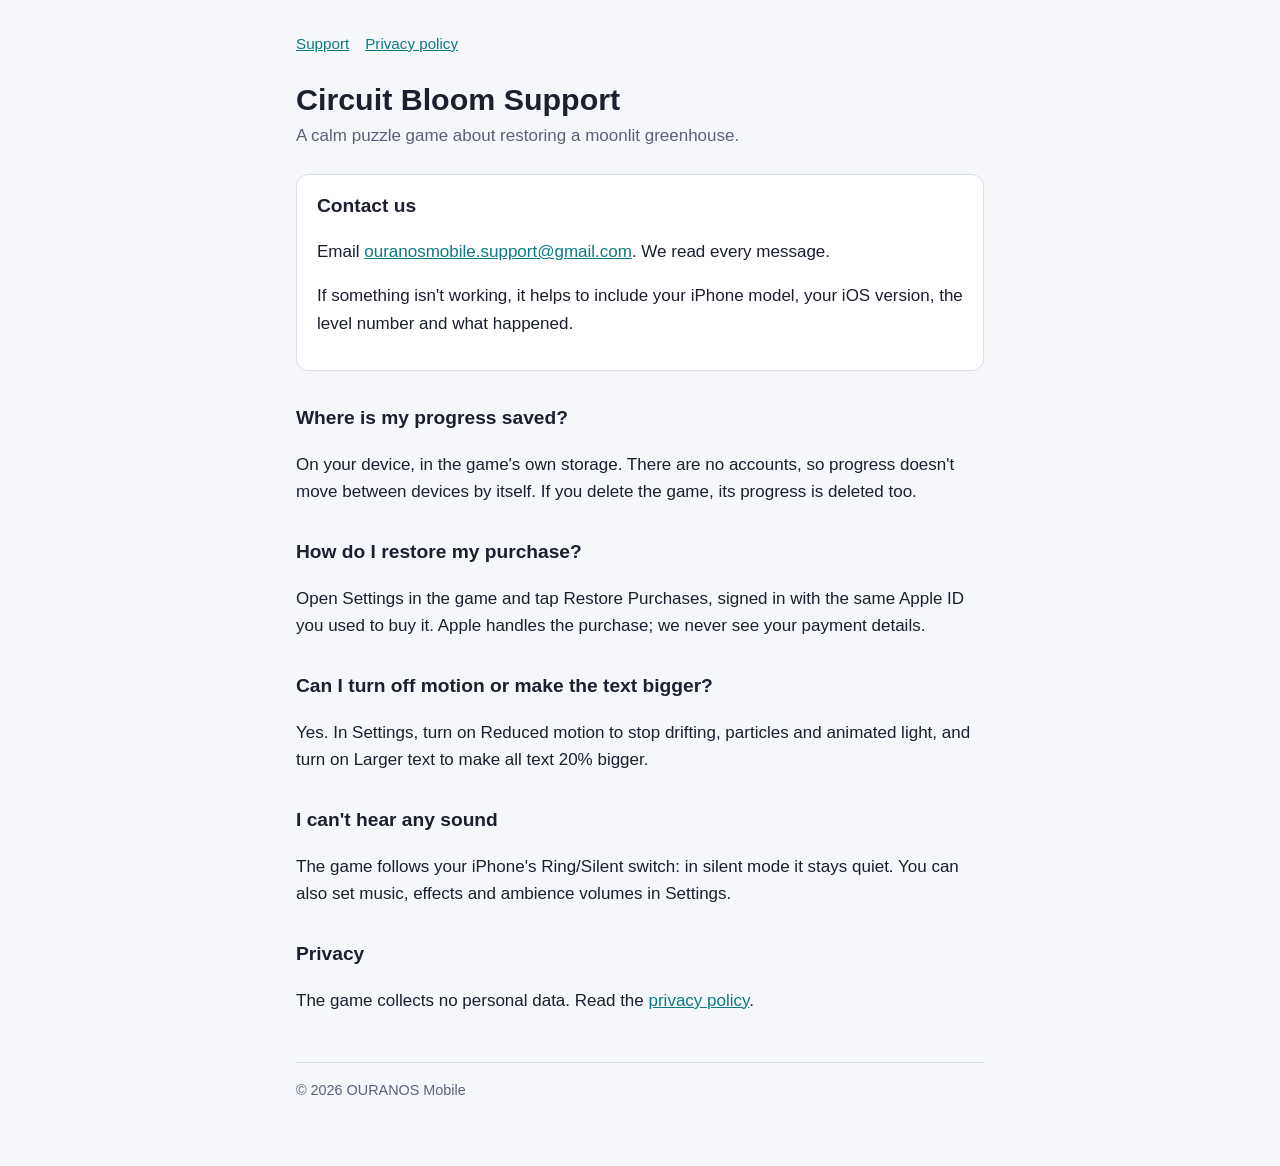
==== support.html @ 21e62504 "Circuit Bloom support and privacy pages" ====
<!doctype html>
<html lang="en">
<head>
<meta charset="utf-8">
<meta name="viewport" content="width=device-width, initial-scale=1">
<title>Circuit Bloom Support</title>
<link rel="stylesheet" href="style.css">
</head>
<body>
<main>
<nav><a href="support.html">Support</a><a href="privacy.html">Privacy policy</a></nav>
<h1>Circuit Bloom Support</h1>
<p class="sub">A calm puzzle game about restoring a moonlit greenhouse.</p>

<div class="card">
<h2 class="first">Contact us</h2>
<p>Email <a href="mailto:ouranosmobile.support@gmail.com">ouranosmobile.support@gmail.com</a>. We read every message.</p>
<p>If something isn't working, it helps to include your iPhone model, your iOS version, the level number and what happened.</p>
</div>

<h2>Where is my progress saved?</h2>
<p>On your device, in the game's own storage. There are no accounts, so progress doesn't move between devices by itself. If you delete the game, its progress is deleted too.</p>

<h2>How do I restore my purchase?</h2>
<p>Open Settings in the game and tap Restore Purchases, signed in with the same Apple ID you used to buy it. Apple handles the purchase; we never see your payment details.</p>

<h2>Can I turn off motion or make the text bigger?</h2>
<p>Yes. In Settings, turn on Reduced motion to stop drifting, particles and animated light, and turn on Larger text to make all text 20% bigger.</p>

<h2>I can't hear any sound</h2>
<p>The game follows your iPhone's Ring/Silent switch: in silent mode it stays quiet. You can also set music, effects and ambience volumes in Settings.</p>

<h2>Privacy</h2>
<p>The game collects no personal data. Read the <a href="privacy.html">privacy policy</a>.</p>

<footer>&copy; 2026 OURANOS Mobile</footer>
</main>
</body>
</html>
---- style.css ----
:root{--bg:#f6f7fb;--fg:#1b1f2e;--muted:#5a6178;--line:#d9dceb;--accent:#0b7a85;--card:#ffffff}
@media (prefers-color-scheme:dark){:root{--bg:#0b1020;--fg:#e6e9f5;--muted:#a3a9c2;--line:#262d47;--accent:#5fd3dc;--card:#121a33}}
*{box-sizing:border-box}
body{margin:0;background:var(--bg);color:var(--fg);font:17px/1.6 -apple-system,BlinkMacSystemFont,Segoe UI,Roboto,Helvetica,Arial,sans-serif}
main{max-width:720px;margin:0 auto;padding:32px 16px 64px}
h1{font-size:1.9rem;line-height:1.25;margin:0 0 4px}
h2{font-size:1.2rem;margin:32px 0 8px}
.sub{color:var(--muted);margin:0 0 24px}
.card{background:var(--card);border:1px solid var(--line);border-radius:12px;padding:16px 20px;margin:16px 0}
a{color:var(--accent)}
ul{padding-left:1.2em}
nav{display:flex;gap:16px;flex-wrap:wrap;margin-bottom:24px;font-size:.95rem}
footer{margin-top:48px;color:var(--muted);font-size:.9rem;border-top:1px solid var(--line);padding-top:16px}
.first{margin-top:0}
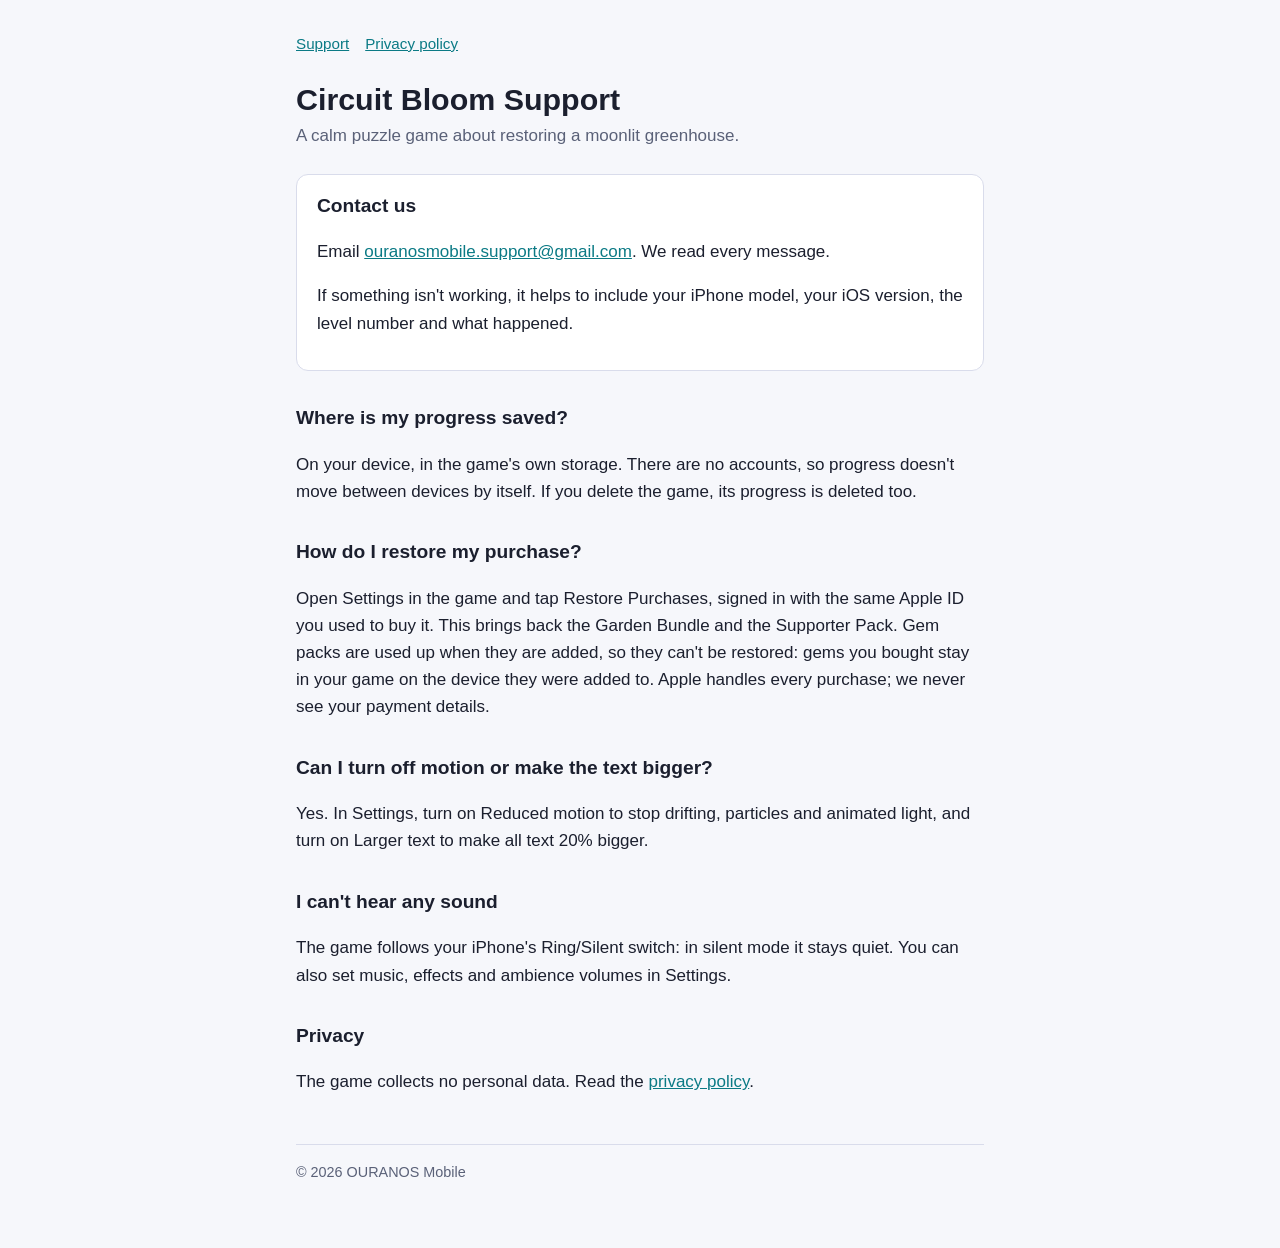
==== commit 07001009: "Update Circuit Bloom support and privacy pages" ====
--- a/support.html
+++ b/support.html
@@ -22,7 +22,7 @@
 <p>On your device, in the game's own storage. There are no accounts, so progress doesn't move between devices by itself. If you delete the game, its progress is deleted too.</p>
 
 <h2>How do I restore my purchase?</h2>
-<p>Open Settings in the game and tap Restore Purchases, signed in with the same Apple ID you used to buy it. Apple handles the purchase; we never see your payment details.</p>
+<p>Open Settings in the game and tap Restore Purchases, signed in with the same Apple ID you used to buy it. This brings back the Garden Bundle and the Supporter Pack. Gem packs are used up when they are added, so they can't be restored: gems you bought stay in your game on the device they were added to. Apple handles every purchase; we never see your payment details.</p>
 
 <h2>Can I turn off motion or make the text bigger?</h2>
 <p>Yes. In Settings, turn on Reduced motion to stop drifting, particles and animated light, and turn on Larger text to make all text 20% bigger.</p>
